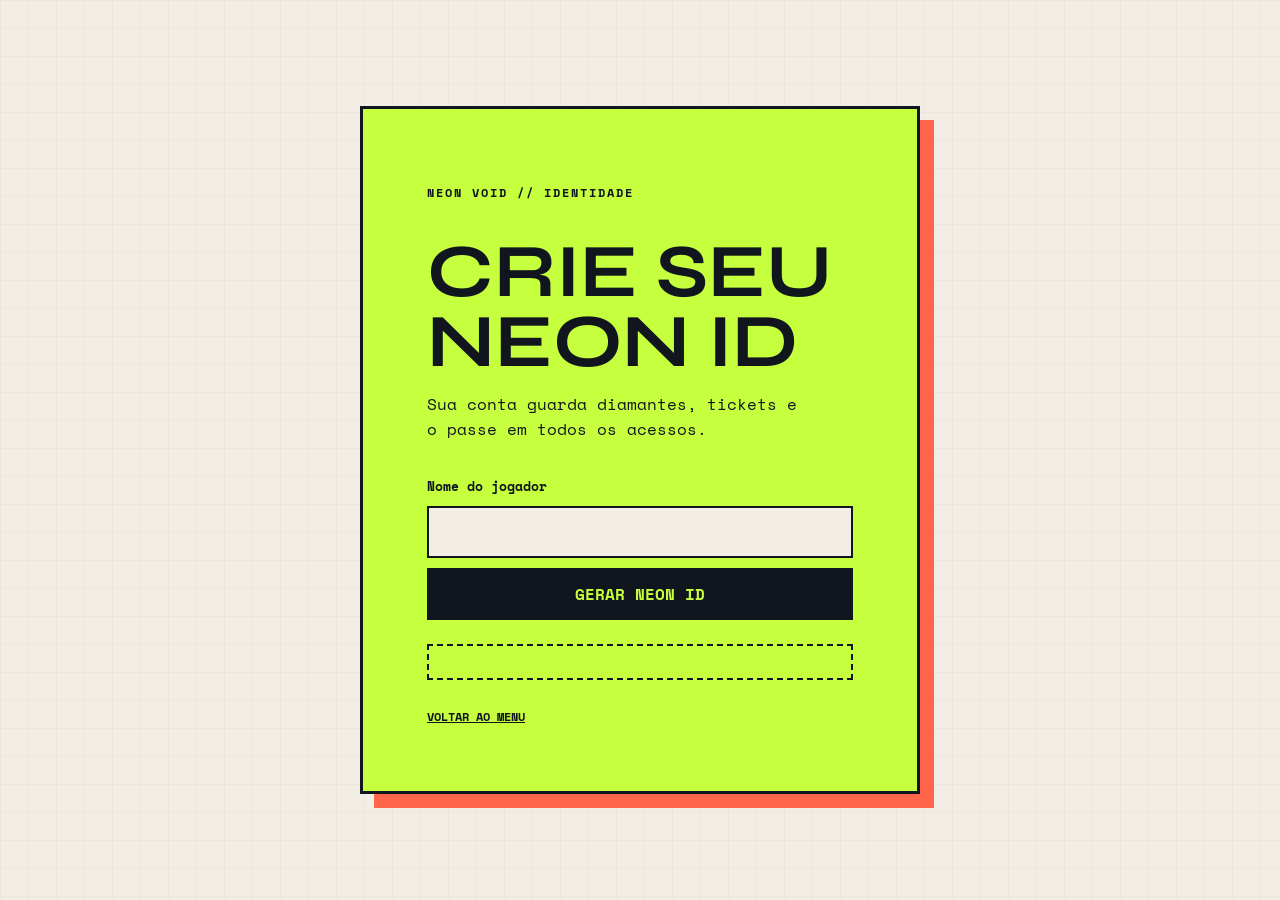
==== UI/menu.html @ 6a3e4528 "Add files via upload" ====
<!DOCTYPE html>
<html lang="pt-BR">

<head>
    <meta charset="UTF-8">
    <meta name="viewport" content="width=device-width, initial-scale=1.0">
    <title>Neon Void - Menu Principal</title>

    <!-- Pré-conexão para evitar erro de decodificação/CORS no Google Fonts -->
    <link rel="preconnect" href="https://fonts.googleapis.com">
    <link rel="preconnect" href="https://fonts.gstatic.com" crossorigin>
    <link href="https://fonts.googleapis.com/css2?family=Press+Start+2P&display=swap" rel="stylesheet">

    <link rel="stylesheet" href="../css/menu.css">
</head>

<body>

    <!-- CENTRAL DE ECONOMIA (Fixo na Tela) -->
    <div class="central-economia">
        <div class="card-moeda ouro">
            <span class="icone-moeda">🪙</span>
            <span id="saldo-moedas">0</span>
        </div>
        <div class="card-moeda diamante">
            <span class="icone-moeda">💎</span>
            <span id="saldo-diamantes">0</span>
        </div>
    </div>

    <!-- PAINEL CENTRAL DO MENU -->
    <main class="menu-container">
        <h1 class="logo-neon">NEON VOID</h1>

        <nav class="gaveta-botoes">
            <button class="btn-menu btn-jogar" data-action="jogar">JOGAR</button>
            <button class="btn-menu btn-config" data-action="configuracoes">CONFIGURAÇÕES</button>
            <button class="btn-menu btn-loja" data-action="loja">LOJA</button>
            <button class="btn-menu btn-passe" data-action="passe">PASSE DE BATALHA</button>
            <button class="btn-menu btn-skins" data-action="skins">SKINS</button>
            <button class="btn-menu btn-sair" data-action="sair">SAIR</button>
            <!-- BOTÃO DE EVENTOS (Fixo no Canto Superior Direito) -->
            <button class="btn-evento" id="btn-evento" title="Eventos">
                <span>🎁</span>
            </button>
            <button class="btn-inbox" id="btn-inbox" title="Caixa de entrada">
                <span>✉</span><i id="badge-inbox" hidden></i>
            </button>
            <button class="btn-store-externa" id="btn-store-externa" title="Store externa">
                <span>🛒</span>
            </button>
        </nav>
    </main>

    <div id="modal-inbox" class="modal-inbox" hidden>
        <div class="inbox-card">
            <button id="fechar-inbox" class="fechar-inbox" title="Fechar">×</button>
            <p class="inbox-label">CAIXA DE ENTRADA</p>
            <h2>Mensagens e atualizações</h2>
            <div id="lista-mensagens" class="lista-mensagens"></div>
        </div>
    </div>

    <!-- RODAPÉ (Fixo na Tela) -->
    <footer class="creditos-rodape">
        <span>© Neon Void | Ver: Beta 1.6.3</span>
    </footer>

    <script src="../js/conta.js"></script>
    <script src="../js/economia.js"></script>
    <script src="../js/menu.js"></script>
    <script src="../js/controle-versao.js"></script>
</body>

</html>
---- css/menu.css ----
@font-face {
    font-family: 'Press Start 2P';
    src: url('../fonts/PressStart2P-Regular.ttf') format('truetype');
    font-weight: normal;
    font-style: normal;
}

* {
    margin: 0;
    padding: 0;
    box-sizing: border-box;
    font-family: 'Press Start 2P', monospace, cursive;
    user-select: none;
}

html,
body {
    width: 100%;
    height: 100vh;
    background-color: #08080c !important;
    overflow: hidden;
}

body {
    background-image: radial-gradient(circle at 50% 50%, #1a102f 0%, #050508 100%);
    display: flex;
    justify-content: center;
    align-items: center;
    color: #ffffff;
    position: relative;
}

/* CENTRAL DE ECONOMIA (Canto Superior Esquerdo) */
.central-economia {
    position: fixed !important;
    top: 25px !important;
    left: 25px !important;
    display: flex !important;
    flex-direction: column !important;
    gap: 12px !important;
    z-index: 999 !important;
}

.card-moeda {
    background-color: #11111a;
    border: 2px solid #333344;
    padding: 10px 16px;
    display: flex;
    align-items: center;
    gap: 12px;
    font-size: 0.75rem;
    border-radius: 0px;
    /* Quadrado Retro */
}

.card-moeda.ouro {
    border-color: #ffd700;
    color: #ffd700;
    box-shadow: 0 0 10px rgba(255, 215, 0, 0.3);
}

.card-moeda.diamante {
    border-color: #00f0ff;
    color: #00f0ff;
    box-shadow: 0 0 10px rgba(0, 240, 255, 0.3);
}

/* MENU CENTRAL */
.menu-container {
    display: flex;
    flex-direction: column;
    align-items: center;
    gap: 40px;
    z-index: 10;
}

/* Logo Neon com Brilho Intenso */
.logo-neon {
    font-size: 2.5rem;
    color: #ffffff;
    text-shadow:
        0 0 5px #ffffff,
        0 0 15px #00f0ff,
        0 0 30px #00f0ff,
        0 0 50px #00f0ff;
    letter-spacing: 4px;
}

/* GAVETA DE BOTÕES (Mais largos e imponentes) */
.gaveta-botoes {
    display: flex;
    flex-direction: column;
    gap: 18px;
    width: 360px;
    /* Largura aumentada */
}

/* Estilo Base dos Botões (Maiores e Quadrados) */
.btn-menu {
    padding: 18px 24px;
    /* Botões mais altos/encorpados */
    font-size: 0.85rem;
    /* Texto levemente maior */
    background-color: #0c0c14;
    cursor: pointer;
    border-radius: 0px;
    border-style: solid;
    border-width: 2px;
    transition: transform 0.2s cubic-bezier(0.175, 0.885, 0.32, 1.275),
        box-shadow 0.2s ease,
        background-color 0.2s ease;
}

/* --- PALETA DE CORES RETRO-NEON --- */

/* 1. JOGAR (Verde Neon) */
.btn-jogar {
    border-color: #00ff66;
    color: #00ff66;
    box-shadow: 0 0 8px rgba(0, 255, 102, 0.3);
}

.btn-jogar:hover {
    background-color: rgba(0, 255, 102, 0.18);
    box-shadow: 0 0 25px #00ff66, inset 0 0 10px rgba(0, 255, 102, 0.3);
    transform: scale(1.08);
    /* Saltinho suave */
}

/* 2. CONFIGURAÇÕES (Cinza Prateado Cyberpunk) */
.btn-config {
    border-color: #a0a0b0;
    color: #d0d0e0;
    box-shadow: 0 0 8px rgba(160, 160, 176, 0.3);
}

.btn-config:hover {
    background-color: rgba(160, 160, 176, 0.2);
    color: #ffffff;
    border-color: #ffffff;
    box-shadow: 0 0 22px #a0a0b0, 0 0 40px rgba(255, 255, 255, 0.2);
    transform: scale(1.08);
}

/* 3. PASSE DE BATALHA (Amarelo Neon) */
.btn-passe {
    border-color: #ffdd00;
    color: #ffdd00;
    box-shadow: 0 0 8px rgba(255, 221, 0, 0.3);
}

.btn-passe:hover {
    background-color: rgba(255, 221, 0, 0.18);
    box-shadow: 0 0 25px #ffdd00, inset 0 0 10px rgba(255, 221, 0, 0.3);
    transform: scale(1.08);
}

/* 4. SKINS (Rosa Magenta Neon) */
.btn-skins {
    border-color: #ff00cc;
    color: #ff00cc;
    box-shadow: 0 0 8px rgba(255, 0, 204, 0.3);
}

.btn-skins:hover {
    background-color: rgba(255, 0, 204, 0.18);
    box-shadow: 0 0 25px #ff00cc, inset 0 0 10px rgba(255, 0, 204, 0.3);
    transform: scale(1.08);
}

/* 5. SAIR (Vermelho Neon) */
.btn-sair {
    border-color: #ff4444;
    color: #ff4444;
    box-shadow: 0 0 8px rgba(255, 68, 68, 0.3);
}

.btn-sair:hover {
    background-color: rgba(255, 68, 68, 0.18);
    box-shadow: 0 0 25px #ff4444, inset 0 0 10px rgba(255, 68, 68, 0.3);
    transform: scale(1.08);
}

/* Sensação ao Clicar */
.btn-menu:active {
    transform: scale(0.96);
}

/* RODAPÉ (Canto Inferior Direito) */
.creditos-rodape {
    position: fixed !important;
    bottom: 20px !important;
    right: 20px !important;
    font-size: 0.55rem;
    color: #666677;
    z-index: 999 !important;
}

/* BOTÃO CIRCULAR DE EVENTOS (Canto Superior Direito) */
.btn-evento {
    position: fixed !important;
    top: 25px !important;
    right: 25px !important;
    width: 55px;
    height: 55px;
    border-radius: 50%;
    background-color: #0c0c14;
    border: 2px solid #ff00cc;
    color: #ff00cc;
    font-size: 1.4rem;
    display: flex;
    justify-content: center;
    align-items: center;
    cursor: pointer;
    box-shadow: 0 0 10px rgba(255, 0, 204, 0.4);
    transition: transform 0.2s cubic-bezier(0.175, 0.885, 0.32, 1.275), box-shadow 0.2s ease, background-color 0.2s ease;
    z-index: 999 !important;
}

.btn-evento:hover {
    background-color: rgba(255, 0, 204, 0.2);
    box-shadow: 0 0 25px #ff00cc, inset 0 0 10px rgba(255, 0, 204, 0.5);
    transform: scale(1.12);
}

.btn-evento:active {
    transform: scale(0.92);
}

.btn-inbox {
    position: fixed;
    top: 92px;
    right: 25px;
    width: 55px;
    height: 55px;
    border-radius: 50%;
    background: #0c0c14;
    border: 2px solid #00f0ff;
    color: #00f0ff;
    font-size: 1.35rem;
    cursor: pointer;
    box-shadow: 0 0 10px rgba(0, 240, 255, .4);
    z-index: 999;
}

.btn-inbox:hover {
    background: rgba(0, 240, 255, .2);
    box-shadow: 0 0 25px #00f0ff;
    transform: scale(1.12);
}

.btn-inbox i {
    position: absolute;
    top: 2px;
    right: 2px;
    width: 10px;
    height: 10px;
    border-radius: 50%;
    background: #ff4444;
}

.btn-store-externa {
    position: fixed;
    top: 159px;
    right: 25px;
    width: 55px;
    height: 55px;
    border-radius: 50%;
    background: #0c0c14;
    border: 2px solid #00ff66;
    color: #00ff66;
    font-size: 1.3rem;
    cursor: pointer;
    box-shadow: 0 0 10px rgba(0, 255, 102, .4);
    z-index: 999;
}

.btn-store-externa:hover {
    background: rgba(0, 255, 102, .2);
    box-shadow: 0 0 25px #00ff66;
    transform: scale(1.12);
}

.modal-inbox {
    position: fixed;
    inset: 0;
    display: grid;
    place-items: center;
    padding: 24px;
    background: rgba(0, 0, 0, .78);
    z-index: 2000;
}

.inbox-card {
    position: relative;
    width: min(100%, 440px);
    padding: 34px;
    border: 2px solid #00f0ff;
    background: #11111a;
    color: #fff;
    box-shadow: 0 0 30px rgba(0, 240, 255, .3);
}

.inbox-label {
    color: #00f0ff;
    font-size: .65rem;
    letter-spacing: 2px;
}

.inbox-card h2 {
    color: #fff;
    font-size: 1.1rem;
    line-height: 1.5;
}

.inbox-card p {
    line-height: 1.6;
}

.lista-mensagens {
    display: grid;
    gap: 12px;
    max-height: 52vh;
    overflow-y: auto;
}

.mensagem {
    padding: 14px;
    border-left: 3px solid #666677;
    background: #181824;
}

.mensagem strong {
    color: #fff;
}

.mensagem p {
    margin: 8px 0 0;
    font-size: .7rem;
    color: #b8b8c8;
}

.mensagem-store {
    border-left-color: #00ff66;
}

.sem-mensagens {
    color: #888899;
    font-size: .75rem;
}

.fechar-inbox {
    position: absolute;
    top: 12px;
    right: 14px;
    border: 0;
    background: transparent;
    color: #fff;
    font-size: 1.5rem;
    cursor: pointer;
}

.inbox-acoes {
    display: flex;
    gap: 12px;
    margin-top: 24px;
}

.inbox-acoes button {
    flex: 1;
    padding: 12px;
    border: 2px solid #00ff66;
    background: transparent;
    color: #00ff66;
    cursor: pointer;
    font-family: inherit;
}

.inbox-acoes button:last-child {
    border-color: #ff4444;
    color: #ff4444;
}

.inbox-acoes button:disabled {
    opacity: .35;
    cursor: not-allowed;
}

/* LOJA (Prata Cyberpunk Neon) */
.btn-loja {
    border-color: #c0c0c0;
    color: #e0e0e0;
    box-shadow: 0 0 8px rgba(192, 192, 192, 0.3);
}

.btn-loja:hover {
    background-color: rgba(192, 192, 192, 0.2);
    color: #ffffff;
    border-color: #ffffff;
    box-shadow: 0 0 25px #c0c0c0, inset 0 0 10px rgba(255, 255, 255, 0.3);
    transform: scale(1.08);
}

[hidden] {
    display: none !important;
}

@media (max-width: 768px) {

    html,
    body {
        height: auto;
        min-height: 100vh;
        overflow: auto;
    }

    body {
        padding: 15px;
        align-items: flex-start;
    }

    .central-economia {
        position: relative;
        top: auto;
        left: auto;
        flex-direction: row;
        justify-content: center;
        margin-bottom: 20px;
        gap: 8px;
    }

    .card-moeda {
        padding: 8px 12px;
        font-size: 0.65rem;
    }

    .btn-evento {
        position: relative;
        top: auto;
        right: auto;
        width: 50px;
        height: 50px;
        font-size: 1.2rem;
        margin: 0 auto 20px;
    }

    .btn-inbox {
        position: relative;
        top: auto;
        right: auto;
        width: 50px;
        height: 50px;
        font-size: 1.2rem;
        margin: 0 auto 15px;
    }

    .btn-store-externa {
        position: relative;
        top: auto;
        right: auto;
        width: 50px;
        height: 50px;
        font-size: 1.2rem;
        margin: 0 auto 15px;
    }

    .menu-container {
        gap: 30px;
        margin-top: 10px;
    }

    .logo-neon {
        font-size: 1.8rem;
        letter-spacing: 2px;
    }

    .gaveta-botoes {
        width: 100%;
        max-width: 320px;
        gap: 15px;
    }

    .btn-menu {
        padding: 15px 20px;
        font-size: 0.75rem;
    }

    .creditos-rodape {
        position: relative;
        bottom: auto;
        right: auto;
        text-align: center;
        margin-top: 30px;
    }

    .inbox-card {
        width: 95%;
        padding: 20px;
    }

    .inbox-card h2 {
        font-size: 0.9rem;
    }

    .inbox-card p {
        font-size: 0.65rem;
    }

    .lista-mensagens {
        max-height: 45vh;
    }

    .mensagem {
        padding: 12px;
    }

    .mensagem p {
        font-size: 0.65rem;
    }

    .inbox-acoes {
        flex-direction: column;
    }
}
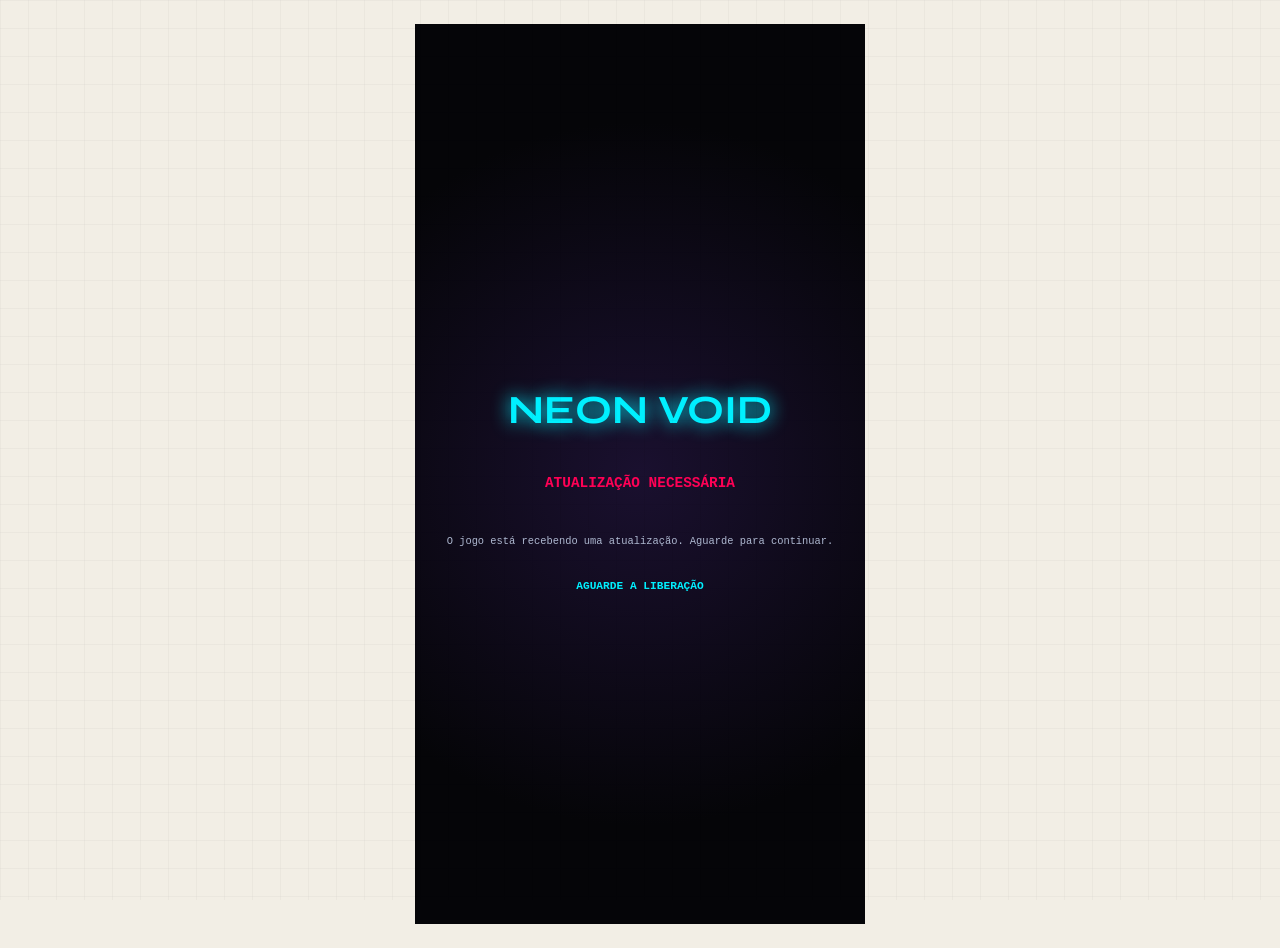
==== commit 2206c3b6: "Fix HTML structure and update footer version Updated footer version and ensured proper HTML structur" ====
--- a/UI/menu.html
+++ b/UI/menu.html
@@ -63,7 +63,7 @@
 
     <!-- RODAPÉ (Fixo na Tela) -->
     <footer class="creditos-rodape">
-        <span>© Neon Void | Ver: Beta 1.6.3</span>
+        <span>© Neon Void | Versão 1.0.0</span>
     </footer>
 
     <script src="../js/conta.js"></script>
@@ -72,4 +72,4 @@
     <script src="../js/controle-versao.js"></script>
 </body>
 
-</html>+</html>
